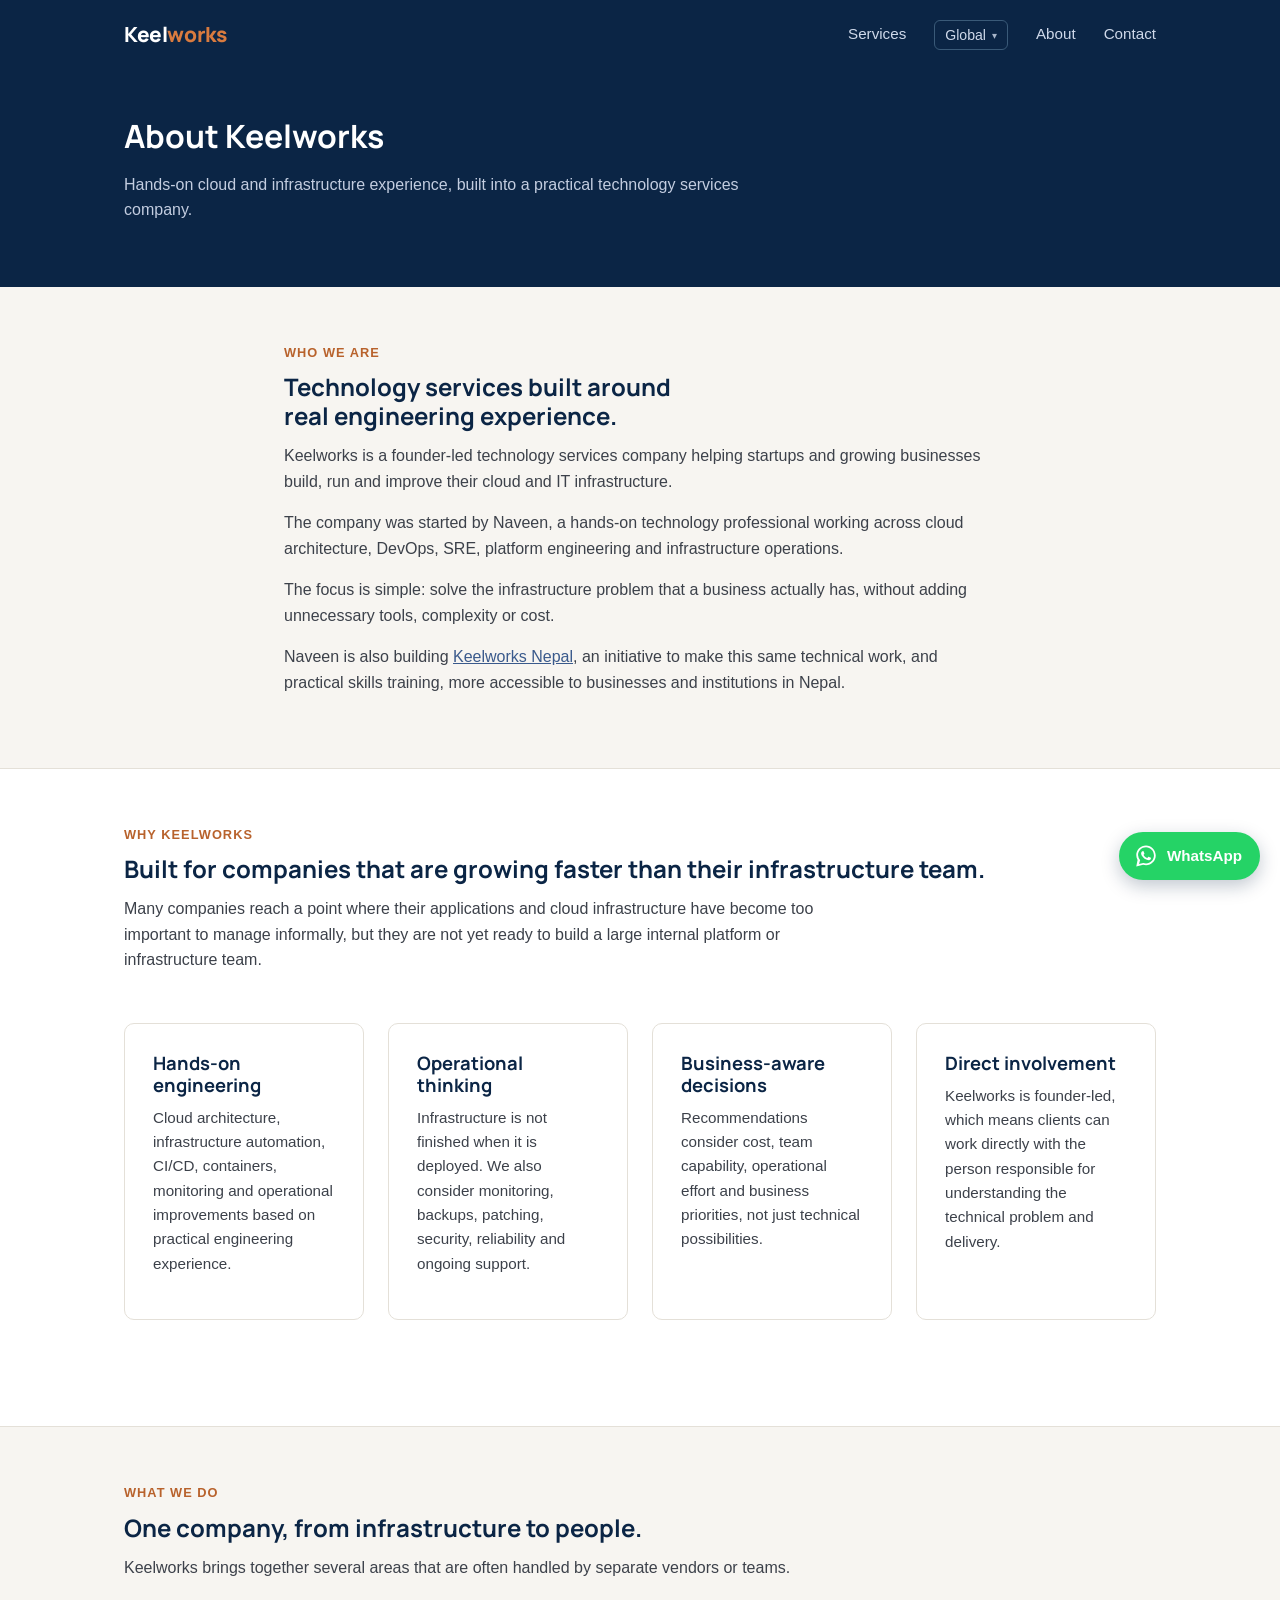
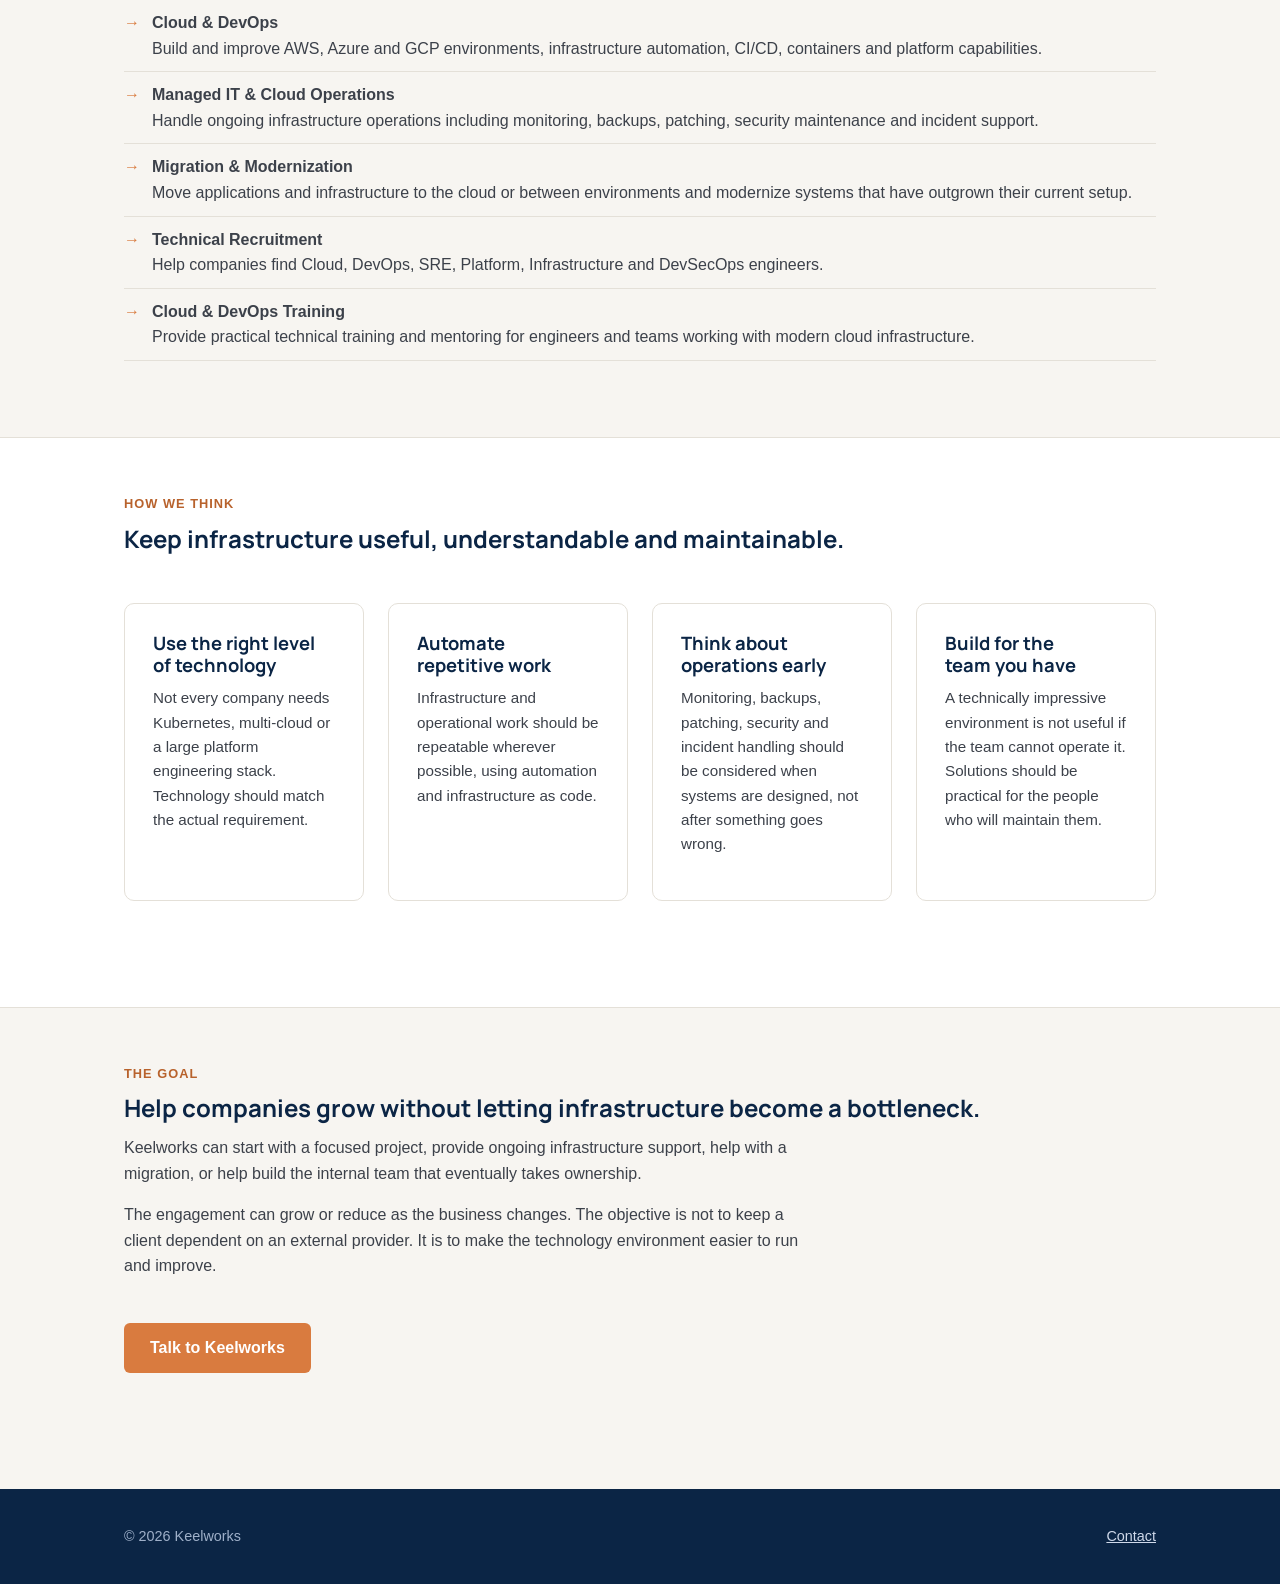
==== about/index.html @ cf8d4ded "Add a WhatsApp chat button on every page A floating WhatsApp button (+91 84319 14296) now sits botto" ====
<!doctype html>
<html lang="en">
<head>
<meta charset="utf-8">
<meta name="viewport" content="width=device-width, initial-scale=1">
<title>About | Keelworks</title>
<meta name="description" content="Keelworks is a founder-led technology services company providing Cloud, DevOps, Managed IT, migration, technical recruitment and training services.">
<link rel="preconnect" href="https://fonts.googleapis.com">
<link rel="preconnect" href="https://fonts.gstatic.com" crossorigin>
<link href="https://fonts.googleapis.com/css2?family=Manrope:wght@700;800&display=swap" rel="stylesheet">
<link rel="canonical" href="https://keelworkstech.com/about/">
<meta property="og:type" content="website">
<meta property="og:site_name" content="Keelworks">
<meta property="og:title" content="About | Keelworks">
<meta property="og:description" content="Keelworks is a founder-led technology services company providing Cloud, DevOps, Managed IT, migration, technical recruitment and training services.">
<meta property="og:url" content="https://keelworkstech.com/about/">
<meta name="twitter:card" content="summary">
<meta name="twitter:title" content="About | Keelworks">
<meta name="twitter:description" content="Keelworks is a founder-led technology services company providing Cloud, DevOps, Managed IT, migration, technical recruitment and training services.">
<link rel="icon" href="/favicon.ico" sizes="any">
<link rel="icon" href="/favicon.svg" type="image/svg+xml">
<link rel="apple-touch-icon" href="/assets/apple-touch-icon.png">
<link rel="stylesheet" href="/assets/style.css?v=20261115-1">
</head>
<body>

<header class="site">
  <div class="wrap">
    <a class="logo" href="/">Keel<span>works</span></a>
    <nav>
      <a href="/services/">Services</a>
      <div class="region-switch">
        <button type="button" class="region-switch-toggle" aria-haspopup="true" aria-expanded="false">
          Global <span class="chev">&#9662;</span>
        </button>
        <ul class="region-switch-menu">
          <li><a href="/" class="is-current">Global</a></li>
          <li><a href="/nepal-digital-impact/">Nepal</a></li>
        </ul>
      </div>
      <a href="/about/">About</a>
      <a href="/contact/">Contact</a>
    </nav>
  </div>
</header>

<div class="page-head">
  <div class="wrap">
    <h1>About Keelworks</h1>
    <p>Hands-on cloud and infrastructure experience, built into a practical technology services company.</p>
  </div>
</div>

<section>
  <div class="wrap" style="max-width: 760px;">
    <div class="eyebrow">Who we are</div>
    <h2>Technology services built around real engineering experience.</h2>
    <p>Keelworks is a founder-led technology services company helping startups and growing businesses build, run and improve their cloud and IT infrastructure.</p>
    <p>The company was started by Naveen, a hands-on technology professional working across cloud architecture, DevOps, SRE, platform engineering and infrastructure operations.</p>
    <p>The focus is simple: solve the infrastructure problem that a business actually has, without adding unnecessary tools, complexity or cost.</p>
    <p>Naveen is also building <a href="/nepal-digital-impact/">Keelworks Nepal</a>, an initiative to make this same technical work, and practical skills training, more accessible to businesses and institutions in Nepal.</p>
  </div>
</section>

<section class="alt">
  <div class="wrap">
    <div class="eyebrow">Why Keelworks</div>
    <h2>Built for companies that are growing faster than their infrastructure team.</h2>
    <p style="max-width: 720px;">Many companies reach a point where their applications and cloud infrastructure have become too important to manage informally, but they are not yet ready to build a large internal platform or infrastructure team.</p>

    <div class="services-grid">
      <div class="card">
        <h3>Hands-on engineering</h3>
        <p>Cloud architecture, infrastructure automation, CI/CD, containers, monitoring and operational improvements based on practical engineering experience.</p>
      </div>
      <div class="card">
        <h3>Operational thinking</h3>
        <p>Infrastructure is not finished when it is deployed. We also consider monitoring, backups, patching, security, reliability and ongoing support.</p>
      </div>
      <div class="card">
        <h3>Business-aware decisions</h3>
        <p>Recommendations consider cost, team capability, operational effort and business priorities, not just technical possibilities.</p>
      </div>
      <div class="card">
        <h3>Direct involvement</h3>
        <p>Keelworks is founder-led, which means clients can work directly with the person responsible for understanding the technical problem and delivery.</p>
      </div>
    </div>
  </div>
</section>

<section>
  <div class="wrap">
    <div class="eyebrow">What we do</div>
    <h2>One company, from infrastructure to people.</h2>
    <p style="max-width: 720px;">Keelworks brings together several areas that are often handled by separate vendors or teams.</p>

    <ul class="fit-list">
      <li>
        <strong>Cloud &amp; DevOps</strong><br>
        Build and improve AWS, Azure and GCP environments, infrastructure automation, CI/CD, containers and platform capabilities.
      </li>
      <li>
        <strong>Managed IT &amp; Cloud Operations</strong><br>
        Handle ongoing infrastructure operations including monitoring, backups, patching, security maintenance and incident support.
      </li>
      <li>
        <strong>Migration &amp; Modernization</strong><br>
        Move applications and infrastructure to the cloud or between environments and modernize systems that have outgrown their current setup.
      </li>
      <li>
        <strong>Technical Recruitment</strong><br>
        Help companies find Cloud, DevOps, SRE, Platform, Infrastructure and DevSecOps engineers.
      </li>
      <li>
        <strong>Cloud &amp; DevOps Training</strong><br>
        Provide practical technical training and mentoring for engineers and teams working with modern cloud infrastructure.
      </li>
    </ul>
  </div>
</section>

<section class="alt">
  <div class="wrap">
    <div class="eyebrow">How we think</div>
    <h2>Keep infrastructure useful, understandable and maintainable.</h2>

    <div class="services-grid">
      <div class="card">
        <h3>Use the right level of technology</h3>
        <p>Not every company needs Kubernetes, multi-cloud or a large platform engineering stack. Technology should match the actual requirement.</p>
      </div>
      <div class="card">
        <h3>Automate repetitive work</h3>
        <p>Infrastructure and operational work should be repeatable wherever possible, using automation and infrastructure as code.</p>
      </div>
      <div class="card">
        <h3>Think about operations early</h3>
        <p>Monitoring, backups, patching, security and incident handling should be considered when systems are designed, not after something goes wrong.</p>
      </div>
      <div class="card">
        <h3>Build for the team you have</h3>
        <p>A technically impressive environment is not useful if the team cannot operate it. Solutions should be practical for the people who will maintain them.</p>
      </div>
    </div>
  </div>
</section>

<section>
  <div class="wrap">
    <div class="eyebrow">The goal</div>
    <h2>Help companies grow without letting infrastructure become a bottleneck.</h2>
    <p style="max-width: 700px;">Keelworks can start with a focused project, provide ongoing infrastructure support, help with a migration, or help build the internal team that eventually takes ownership.</p>
    <p style="max-width: 700px;">The engagement can grow or reduce as the business changes. The objective is not to keep a client dependent on an external provider. It is to make the technology environment easier to run and improve.</p>
    <a class="btn" href="/contact/">Talk to Keelworks</a>
  </div>
</section>

<footer class="site">
  <div class="wrap">
    <div>&copy; 2026 Keelworks</div>
    <div><a href="/contact/">Contact</a></div>
  </div>
</footer>

<script src="/assets/region-switch.js?v=20261115-1" defer></script>
<script src="/assets/region-banner.js?v=20261115-1" defer></script>
<script src="/assets/whatsapp.js?v=20261115-1" defer></script>
</body>
</html>
---- assets/style.css ----
:root {
  --navy: #0b2545;
  --navy-light: #13335e;
  --steel: #3a5a8c;
  --accent: #d97b3f;
  --accent-dark: #b8622c;
  --paper: #f7f5f1;
  --ink: #1a1d23;
  --ink-soft: #4a5568;
  --line: #e4e0d8;
  --radius: 10px;
}

* {
  box-sizing: border-box;
}

html {
  scroll-behavior: smooth;
}

body {
  margin: 0;
  font-family: -apple-system, BlinkMacSystemFont, "Segoe UI", Helvetica, Arial, sans-serif;
  color: var(--ink);
  background: var(--paper);
  line-height: 1.6;
}

h1,
h2,
h3,
h4 {
  font-family: "Manrope", -apple-system, BlinkMacSystemFont, "Segoe UI", sans-serif;
  font-weight: 700;
  line-height: 1.2;
  margin: 0 0 0.5em;
  color: var(--navy);
  text-wrap: balance;
}

p {
  margin: 0 0 1em;
  color: #3c414a;
}

a {
  color: var(--steel);
}

.wrap {
  max-width: 1080px;
  margin: 0 auto;
  padding: 0 24px;
}


/* =========================
   Header
   ========================= */

header.site {
  background: var(--navy);
  color: #fff;
  padding: 18px 0;
}

header.site .wrap {
  display: flex;
  align-items: center;
  justify-content: space-between;
}

header.site .logo {
  font-family: "Manrope", sans-serif;
  font-weight: 800;
  font-size: 1.3rem;
  color: #fff;
  text-decoration: none;
  letter-spacing: -0.02em;
}

header.site .logo span {
  color: var(--accent);
}

header.site nav {
  display: flex;
  align-items: center;
}

header.site nav a {
  color: #cfd9ea;
  text-decoration: none;
  margin-left: 28px;
  font-size: 0.95rem;
  font-weight: 500;
}

header.site nav a:hover {
  color: #fff;
}

.region-switch {
  position: relative;
  margin-left: 28px;
}

.region-switch-toggle {
  display: inline-flex;
  align-items: center;
  gap: 6px;
  background: transparent;
  border: 1px solid #3a5a78;
  border-radius: 6px;
  color: #cfd9ea;
  font-size: 0.88rem;
  font-weight: 500;
  font-family: inherit;
  padding: 6px 10px;
  cursor: pointer;
  white-space: nowrap;
}

.region-switch-toggle .chev {
  font-size: 0.65rem;
  opacity: 0.8;
  transition: transform 0.15s ease;
}

.region-switch-toggle:hover,
.region-switch-toggle[aria-expanded="true"] {
  border-color: var(--accent);
  color: #fff;
}

.region-switch-toggle[aria-expanded="true"] .chev {
  transform: rotate(180deg);
}

.region-switch-menu {
  list-style: none;
  margin: 0;
  padding: 6px;
  position: absolute;
  top: calc(100% + 8px);
  right: 0;
  min-width: 150px;
  background: var(--navy-light);
  border: 1px solid #3a5a78;
  border-radius: 8px;
  box-shadow: 0 12px 28px rgba(0, 0, 0, 0.35);
  z-index: 50;
  display: none;
}

.region-switch-menu.is-open {
  display: block;
}

.region-switch-menu a {
  display: block;
  padding: 8px 10px;
  border-radius: 5px;
  color: #cfd9ea;
  text-decoration: none;
  font-size: 0.92rem;
  white-space: nowrap;
}

.region-switch-menu a:hover {
  background: rgba(255, 255, 255, 0.08);
  color: #fff;
}

.region-switch-menu a.is-current {
  color: #fff;
  font-weight: 700;
}


/* =========================
   Language toggle
   ========================= */

.lang-toggle {
  display: inline-flex;
  align-items: center;
  margin-left: 28px;
  padding: 3px;
  gap: 2px;
  background: rgba(255, 255, 255, 0.07);
  border: 1px solid rgba(255, 255, 255, 0.22);
  border-radius: 999px;
}

.lang-toggle button {
  border: none;
  background: transparent;
  color: #cfd9ea;
  font-family: inherit;
  font-size: 0.82rem;
  font-weight: 700;
  padding: 6px 14px;
  border-radius: 999px;
  cursor: pointer;
}

.lang-toggle button:hover {
  color: #fff;
}

.lang-toggle button.is-active {
  background: var(--accent);
  color: #fff;
}


/* =========================
   Hero
   ========================= */

.hero {
  background: linear-gradient(
    180deg,
    var(--navy) 0%,
    var(--navy-light) 100%
  );
  color: #fff;
  padding: 80px 0 90px;
}

.hero h1 {
  color: #fff;
  font-size: 2.6rem;
  max-width: 720px;
}

.hero .tagline {
  color: var(--accent);
  font-weight: 700;
  font-size: 0.95rem;
  text-transform: uppercase;
  letter-spacing: 0.08em;
  margin-bottom: 14px;
}

.hero p.lead {
  color: #c3cde0;
  font-size: 1.15rem;
  max-width: 580px;
  margin-top: 18px;
}

.btn {
  display: inline-block;
  background: var(--accent);
  color: #fff;
  padding: 12px 26px;
  border-radius: 6px;
  text-decoration: none;
  font-weight: 600;
  margin-top: 28px;
}

.btn:hover {
  background: var(--accent-dark);
}

.btn.outline {
  background: transparent;
  border: 1.5px solid #4a5a78;
  color: #e4e8f0;
  margin-left: 12px;
}

.btn.outline:hover {
  background: rgba(255, 255, 255, 0.05);
}

.btn.outline-dark {
  background: transparent;
  border: 1.5px solid var(--navy);
  color: var(--navy);
  margin-left: 12px;
}

.btn.outline-dark:hover {
  background: rgba(11, 37, 69, 0.05);
}


/* =========================
   Service cards
   ========================= */

.services-grid {
  display: grid;
  grid-template-columns: repeat(auto-fit, minmax(240px, 1fr));
  gap: 24px;
  margin: 50px 0;
}

.card {
  background: #fff;
  border: 1px solid var(--line);
  border-radius: var(--radius);
  padding: 28px;
}

.card .icon {
  font-size: 1.8rem;
  margin-bottom: 10px;
}

.card h3 {
  font-size: 1.15rem;
  margin-bottom: 10px;
}

.card p {
  font-size: 0.95rem;
}

.card a.more {
  display: block;
  margin-top: 10px;
  font-size: 0.9rem;
  font-weight: 600;
  text-decoration: none;
}


/* =========================
   Sections
   ========================= */

section {
  padding: 56px 0;
}

section.alt {
  background: #fff;
  border-top: 1px solid var(--line);
  border-bottom: 1px solid var(--line);
}

.eyebrow {
  text-transform: uppercase;
  letter-spacing: 0.08em;
  font-size: 0.8rem;
  font-weight: 700;
  color: var(--accent-dark);
  margin-bottom: 10px;
}


/* =========================
   Pricing
   ========================= */

.pricing-grid {
  display: grid;
  grid-template-columns: repeat(3, 1fr);
  gap: 20px;
  margin-top: 30px;
}

.price-card {
  background: #fff;
  border: 1px solid var(--line);
  border-radius: var(--radius);
  padding: 26px;
}

.price-card.featured {
  border: 2px solid var(--accent);
}

.price-card .price {
  font-family: "Manrope", sans-serif;
  font-size: 1.5rem;
  font-weight: 800;
  color: var(--navy);
  margin: 8px 0 16px;
}

.price-card ul {
  padding-left: 20px;
  margin: 0;
  font-size: 0.92rem;
  color: #3c414a;
}

.price-card li {
  margin-bottom: 6px;
}


/* =========================
   Who it's for
   ========================= */

.fit-list {
  list-style: none;
  padding: 0;
  margin: 20px 0;
}

.fit-list li {
  padding: 10px 0 10px 28px;
  position: relative;
  border-bottom: 1px solid var(--line);
  color: #3c414a;
}

.fit-list li::before {
  content: "→";
  position: absolute;
  left: 0;
  color: var(--accent);
  font-weight: 700;
}


/* =========================
   Footer
   ========================= */

footer.site {
  background: var(--navy);
  color: #9fb0c9;
  padding: 36px 0;
  margin-top: 60px;
  font-size: 0.9rem;
}

footer.site a {
  color: #cfd9ea;
}

footer.site .wrap {
  display: flex;
  justify-content: space-between;
  flex-wrap: wrap;
  gap: 12px;
}


/* =========================
   Inner page header
   ========================= */

.page-head {
  background: var(--navy);
  color: #fff;
  padding: 48px 0;
}

.page-head h1 {
  color: #fff;
  font-size: 2rem;
}

.page-head p {
  color: #c3cde0;
  max-width: 620px;
}


/* =========================
   Two column layout
   ========================= */

.two-col {
  display: grid;
  grid-template-columns: 1.3fr 1fr;
  gap: 40px;
  align-items: start;
}


/* =========================
   Contact
   ========================= */

.contact-box {
  background: #fff;
  border: 1px solid var(--line);
  border-radius: var(--radius);
  padding: 28px;
}

.contact-box a.email {
  display: inline-block;
  font-weight: 700;
  color: var(--navy);
  font-size: 1.1rem;
  margin-top: 6px;
}


/* =========================
   Forms
   ========================= */

.form-group {
  margin-bottom: 20px;
}

.form-group label.field-label {
  display: block;
  font-weight: 600;
  margin-bottom: 6px;
  font-size: 0.92rem;
  color: var(--navy);
}

.form-group input[type="text"],
.form-group input[type="email"],
.form-group select,
.form-group textarea {
  width: 100%;
  padding: 10px 12px;
  border: 1px solid var(--line);
  border-radius: 6px;
  font-size: 0.95rem;
  font-family: inherit;
  background: #fff;
  color: var(--ink);
}

.form-group input[type="text"]:focus,
.form-group input[type="email"]:focus,
.form-group select:focus,
.form-group textarea:focus {
  outline: 2px solid var(--steel);
  outline-offset: 1px;
}

.form-group textarea {
  min-height: 120px;
  resize: vertical;
}

.checkbox-group {
  display: flex;
  flex-direction: column;
  gap: 8px;
}

.checkbox-group label {
  display: flex;
  align-items: center;
  gap: 8px;
  font-weight: 500;
  font-size: 0.93rem;
  color: #3c414a;
}

.checkbox-group input[type="checkbox"] {
  width: 16px;
  height: 16px;
  flex-shrink: 0;
}

.form-note {
  font-size: 0.85rem;
  color: #6b7280;
  margin-top: 10px;
}


/* =========================
   Tablet
   ========================= */

@media (max-width: 760px) {

  .services-grid {
    grid-template-columns: 1fr;
    gap: 18px;
    margin: 36px 0;
  }

  .pricing-grid {
    grid-template-columns: 1fr;
    gap: 18px;
  }

  .two-col {
    grid-template-columns: 1fr;
    gap: 28px;
  }

  section {
    padding: 46px 0;
  }

}


/* =========================
   Mobile
   ========================= */

@media (max-width: 600px) {

  .wrap {
    padding-left: 20px;
    padding-right: 20px;
  }


  /* Header */

  header.site {
    padding: 16px 0 18px;
  }

  header.site .wrap {
    align-items: flex-start;
    flex-direction: column;
  }

  header.site .logo {
    font-size: 1.45rem;
  }

  header.site nav {
    width: 100%;
    margin-top: 12px;
    gap: 0;
    flex-wrap: nowrap;
  }

  header.site nav.has-lang-toggle {
    flex-wrap: wrap;
    row-gap: 12px;
  }

  header.site nav a {
    margin-left: 0;
    margin-right: 22px;
    font-size: 0.92rem;
  }

  header.site nav a:last-child {
    margin-right: 0;
  }

  .region-switch {
    margin-left: 0;
    margin-right: 22px;
  }

  .region-switch-toggle {
    font-size: 0.85rem;
    padding: 5px 8px;
  }

  .region-switch-menu {
    right: auto;
    left: 0;
  }

  .lang-toggle {
    margin-left: 0;
  }


  /* Hero */

  .hero {
    padding: 58px 0 64px;
  }

  .hero .tagline {
    font-size: 0.78rem;
    letter-spacing: 0.07em;
    margin-bottom: 16px;
  }

  .hero h1 {
    font-size: 2.1rem;
    line-height: 1.08;
    letter-spacing: -0.025em;
    text-wrap: pretty;
    max-width: 100%;
  }

  .hero p.lead {
    font-size: 1.05rem;
    line-height: 1.55;
    margin-top: 18px;
    max-width: 100%;
  }


  /* Buttons */

  .btn {
    display: block;
    width: 100%;
    text-align: center;
    margin-top: 20px;
    padding: 13px 20px;
  }

  .btn.outline,
  .btn.outline-dark {
    margin-left: 0;
    margin-top: 12px;
  }


  /* Sections */

  section {
    padding: 42px 0;
  }

  section h2 {
    font-size: 1.75rem;
    line-height: 1.25;
  }


  /* Cards */

  .services-grid {
    margin: 30px 0;
  }

  .card {
    padding: 24px;
  }


  /* Page header */

  .page-head {
    padding: 40px 0;
  }

  .page-head h1 {
    font-size: 1.8rem;
  }


  /* Footer */

  footer.site {
    margin-top: 40px;
    padding: 30px 0;
  }

  footer.site .wrap {
    flex-direction: column;
    align-items: flex-start;
  }

}


/* =========================
   Small phones
   ========================= */

@media (max-width: 380px) {

  .wrap {
    padding-left: 18px;
    padding-right: 18px;
  }

  .hero {
    padding-top: 48px;
    padding-bottom: 56px;
  }

  .hero h1 {
    font-size: 1.85rem;
  }

  .hero p.lead {
    font-size: 1rem;
  }

  header.site nav a {
    margin-right: 16px;
    font-size: 0.88rem;
  }

  .region-switch {
    margin-right: 16px;
  }

  .region-switch-toggle {
    font-size: 0.8rem;
  }

}


/* =========================
   Region banner
   ========================= */

.region-banner {
  background: var(--accent);
}

.region-banner .wrap {
  display: flex;
  align-items: center;
  justify-content: center;
  flex-wrap: wrap;
  gap: 14px 24px;
  padding: 11px 24px;
}

.region-banner p {
  margin: 0;
  color: #fff;
  font-size: 0.92rem;
  font-weight: 500;
}

.region-banner-actions {
  display: flex;
  align-items: center;
  gap: 18px;
  flex-shrink: 0;
}

.region-banner-actions a {
  color: #fff;
  font-weight: 700;
  font-size: 0.92rem;
  text-decoration: underline;
}

.region-banner-actions button {
  background: transparent;
  border: none;
  color: #fff;
  opacity: 0.85;
  font-size: 1.4rem;
  line-height: 1;
  cursor: pointer;
  padding: 0;
}

.region-banner-actions button:hover {
  opacity: 1;
}

@media (max-width: 600px) {

  .region-banner .wrap {
    padding: 10px 20px;
    justify-content: flex-start;
  }

  .region-banner p {
    font-size: 0.88rem;
  }

}

/* Floating WhatsApp chat button, injected on every page by assets/whatsapp.js */
.whatsapp-float {
  position: fixed;
  right: 20px;
  bottom: 20px;
  z-index: 900;
  display: inline-flex;
  align-items: center;
  gap: 8px;
  padding: 11px 18px 11px 14px;
  border-radius: 999px;
  background: #25d366;
  color: #fff;
  font-weight: 700;
  font-size: 0.95rem;
  text-decoration: none;
  box-shadow: 0 6px 18px rgba(11, 37, 69, 0.25);
  transition: transform 0.15s ease, box-shadow 0.15s ease;
}

.whatsapp-float:hover,
.whatsapp-float:focus-visible {
  transform: translateY(-2px);
  box-shadow: 0 10px 24px rgba(11, 37, 69, 0.3);
  color: #fff;
}

@media (max-width: 600px) {
  .whatsapp-float {
    right: 16px;
    bottom: 16px;
    padding: 13px;
  }
  .whatsapp-float span {
    display: none;
  }
}

@media print {
  .whatsapp-float { display: none; }
}
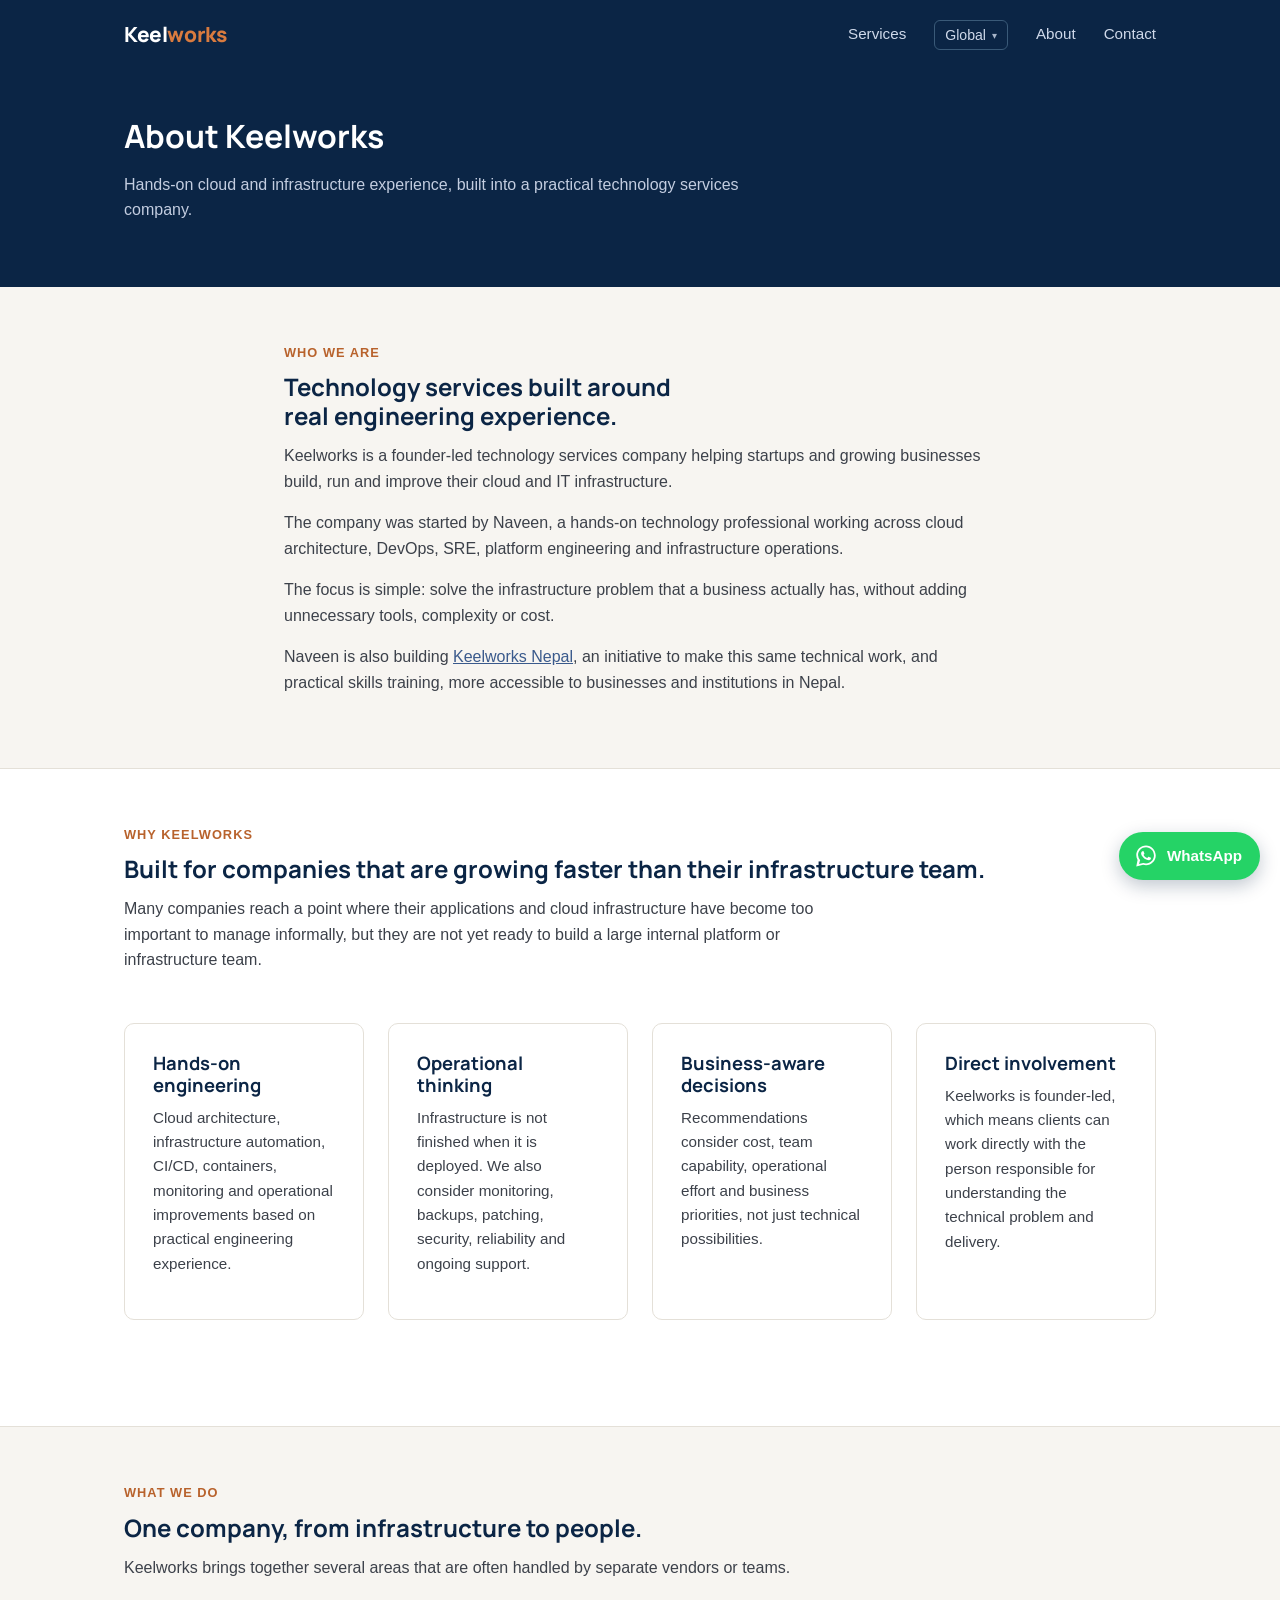
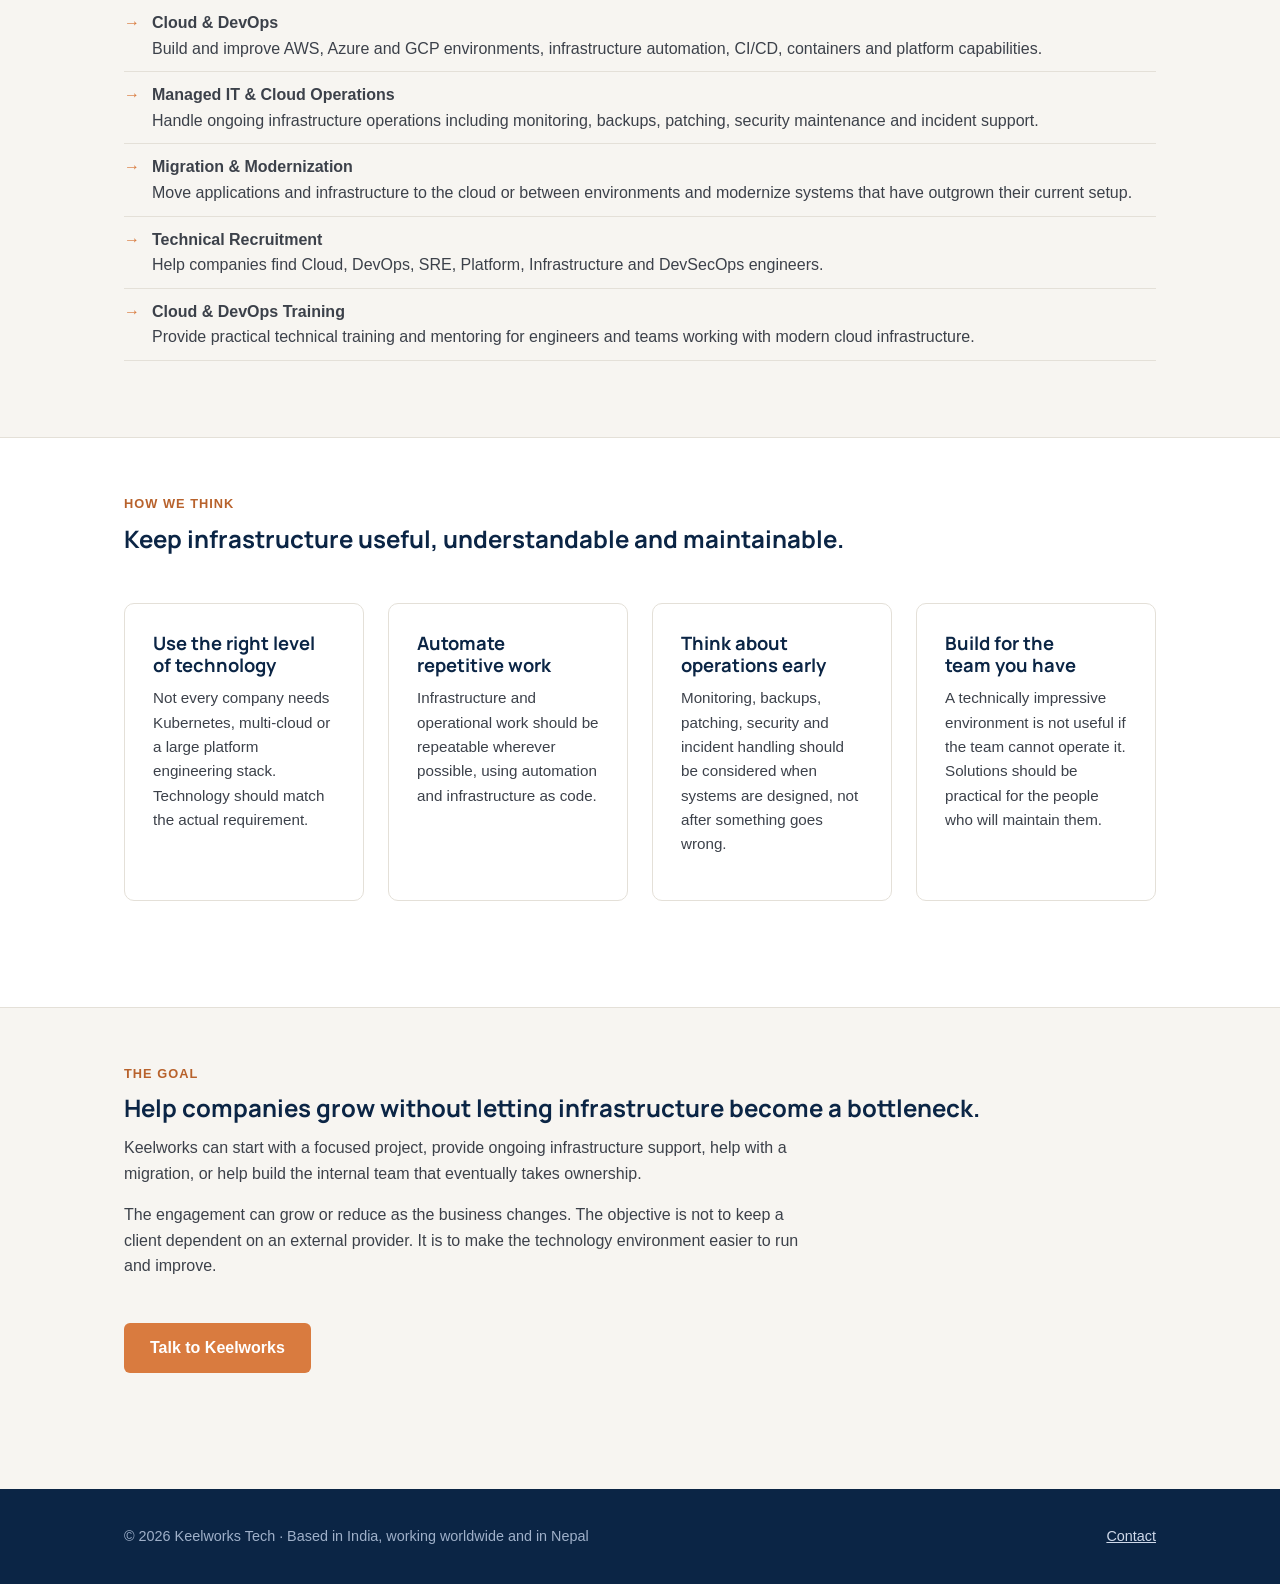
==== commit 14ed3ae1: "Improve search and link preview basics across the site Rewrites page titles and meta descriptions ar" ====
--- a/about/index.html
+++ b/about/index.html
@@ -3,20 +3,25 @@
 <head>
 <meta charset="utf-8">
 <meta name="viewport" content="width=device-width, initial-scale=1">
-<title>About | Keelworks</title>
-<meta name="description" content="Keelworks is a founder-led technology services company providing Cloud, DevOps, Managed IT, migration, technical recruitment and training services.">
+<title>About Keelworks Tech | Founder-led Cloud &amp; DevOps Consultancy</title>
+<meta name="description" content="Keelworks Tech is a founder-led Cloud, DevOps, SRE and platform engineering consultancy based in India, working with clients worldwide and with organisations in Nepal.">
 <link rel="preconnect" href="https://fonts.googleapis.com">
 <link rel="preconnect" href="https://fonts.gstatic.com" crossorigin>
 <link href="https://fonts.googleapis.com/css2?family=Manrope:wght@700;800&display=swap" rel="stylesheet">
 <link rel="canonical" href="https://keelworkstech.com/about/">
 <meta property="og:type" content="website">
-<meta property="og:site_name" content="Keelworks">
-<meta property="og:title" content="About | Keelworks">
-<meta property="og:description" content="Keelworks is a founder-led technology services company providing Cloud, DevOps, Managed IT, migration, technical recruitment and training services.">
+<meta property="og:site_name" content="Keelworks Tech">
+<meta property="og:title" content="About Keelworks Tech | Founder-led Cloud &amp; DevOps Consultancy">
+<meta property="og:description" content="Keelworks Tech is a founder-led Cloud, DevOps, SRE and platform engineering consultancy based in India, working with clients worldwide and with organisations in Nepal.">
 <meta property="og:url" content="https://keelworkstech.com/about/">
-<meta name="twitter:card" content="summary">
-<meta name="twitter:title" content="About | Keelworks">
-<meta name="twitter:description" content="Keelworks is a founder-led technology services company providing Cloud, DevOps, Managed IT, migration, technical recruitment and training services.">
+<meta property="og:image" content="https://keelworkstech.com/assets/og-image.png">
+<meta property="og:image:width" content="1200">
+<meta property="og:image:height" content="630">
+<meta property="og:image:alt" content="Keelworks Tech: Cloud, DevOps, SRE and Managed IT">
+<meta name="twitter:card" content="summary_large_image">
+<meta name="twitter:image" content="https://keelworkstech.com/assets/og-image.png">
+<meta name="twitter:title" content="About Keelworks Tech | Founder-led Cloud &amp; DevOps Consultancy">
+<meta name="twitter:description" content="Keelworks Tech is a founder-led Cloud, DevOps, SRE and platform engineering consultancy based in India, working with clients worldwide and with organisations in Nepal.">
 <link rel="icon" href="/favicon.ico" sizes="any">
 <link rel="icon" href="/favicon.svg" type="image/svg+xml">
 <link rel="apple-touch-icon" href="/assets/apple-touch-icon.png">
@@ -158,7 +163,7 @@
 
 <footer class="site">
   <div class="wrap">
-    <div>&copy; 2026 Keelworks</div>
+    <div>&copy; 2026 Keelworks Tech &middot; Based in India, working worldwide and in Nepal</div>
     <div><a href="/contact/">Contact</a></div>
   </div>
 </footer>
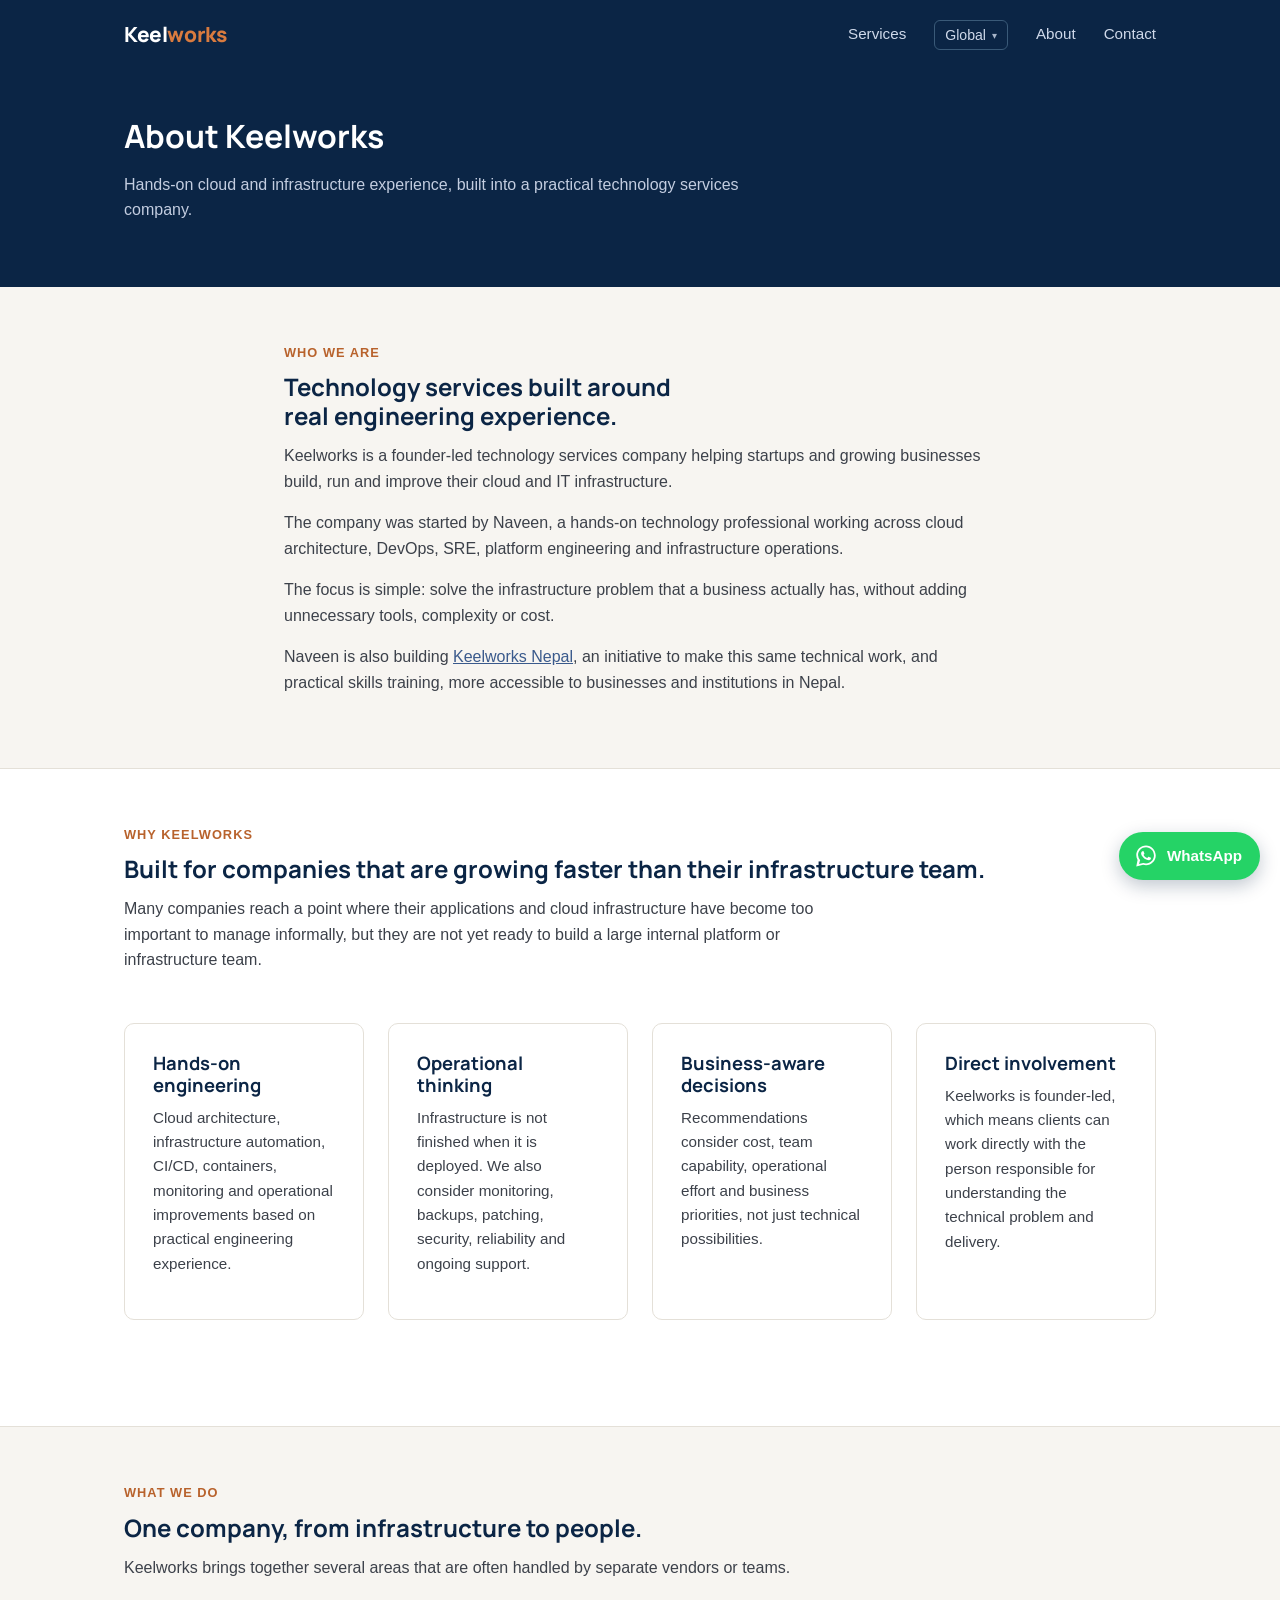
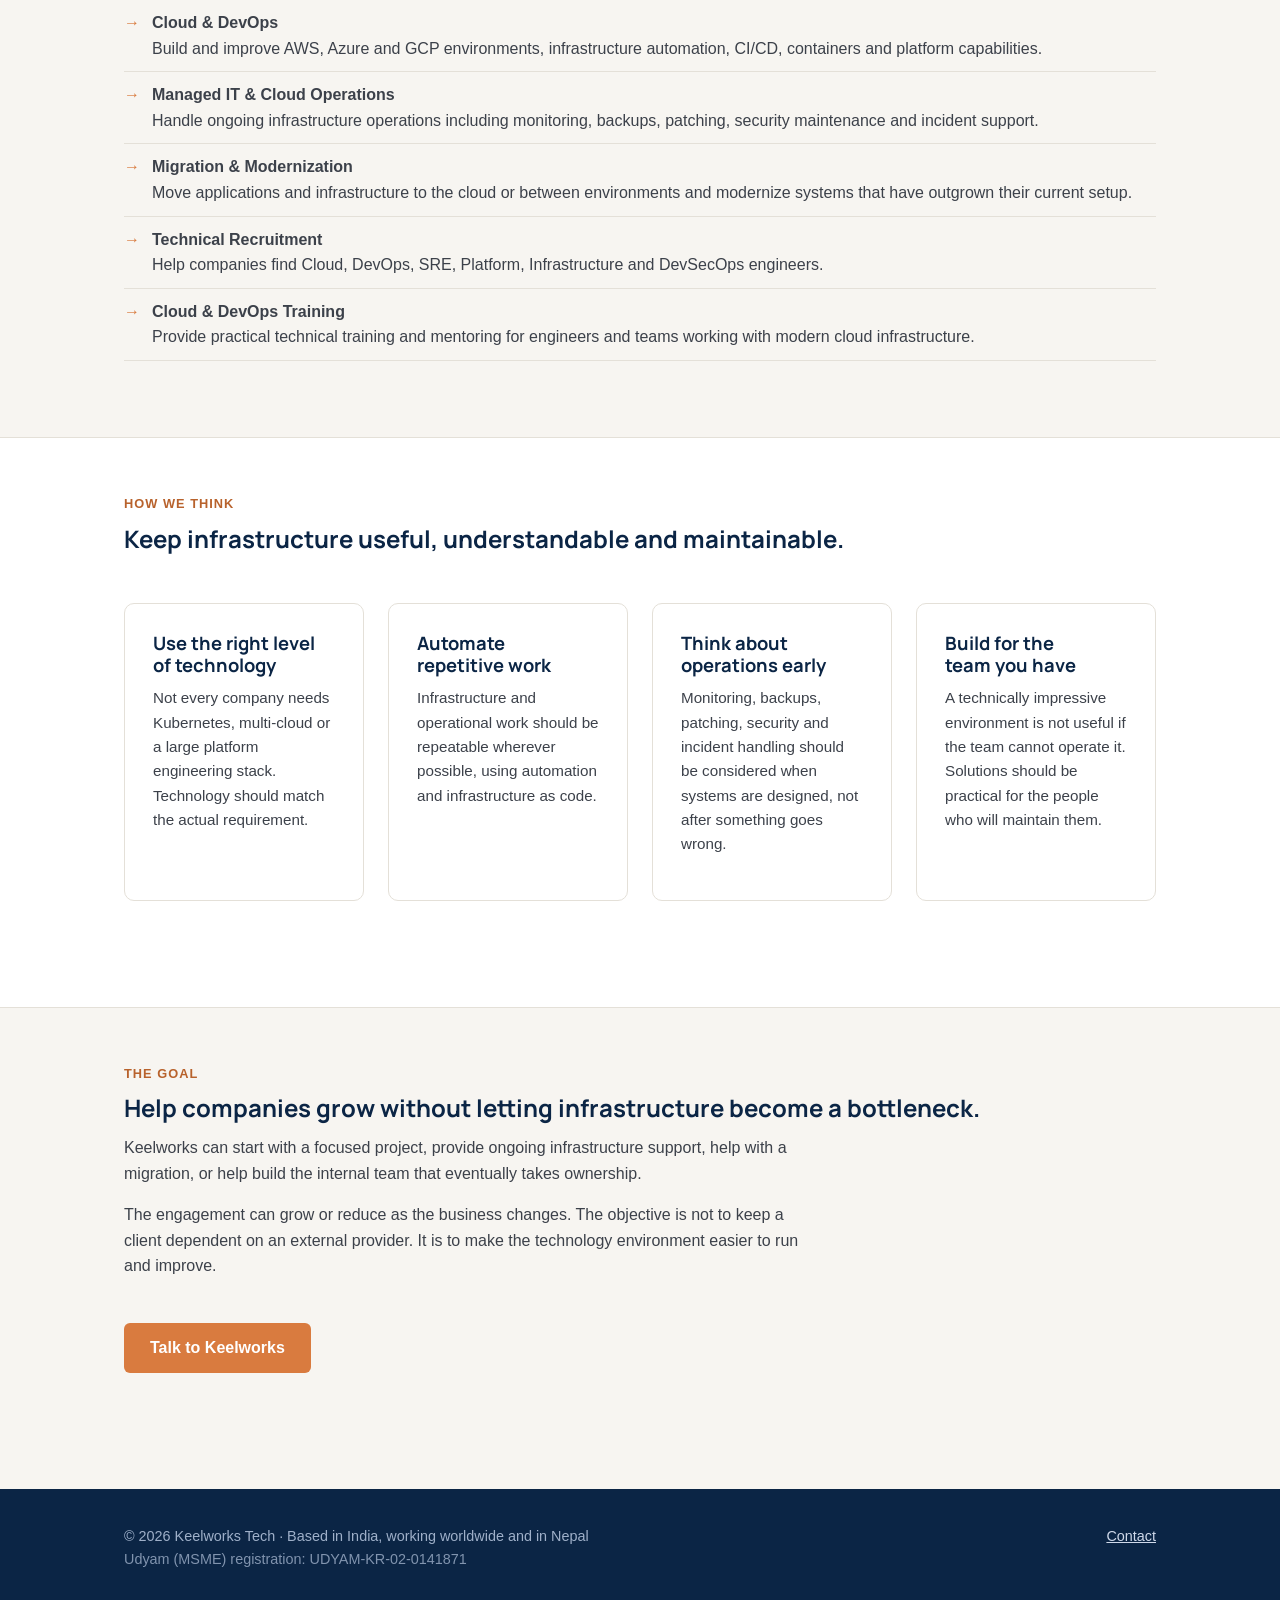
==== commit c3eed650: "Show Udyam (MSME) registration number in the site footer" ====
--- a/about/index.html
+++ b/about/index.html
@@ -163,7 +163,7 @@
 
 <footer class="site">
   <div class="wrap">
-    <div>&copy; 2026 Keelworks Tech &middot; Based in India, working worldwide and in Nepal</div>
+    <div>&copy; 2026 Keelworks Tech &middot; Based in India, working worldwide and in Nepal<br><span style="opacity:.8">Udyam (MSME) registration: UDYAM-KR-02-0141871</span></div>
     <div><a href="/contact/">Contact</a></div>
   </div>
 </footer>
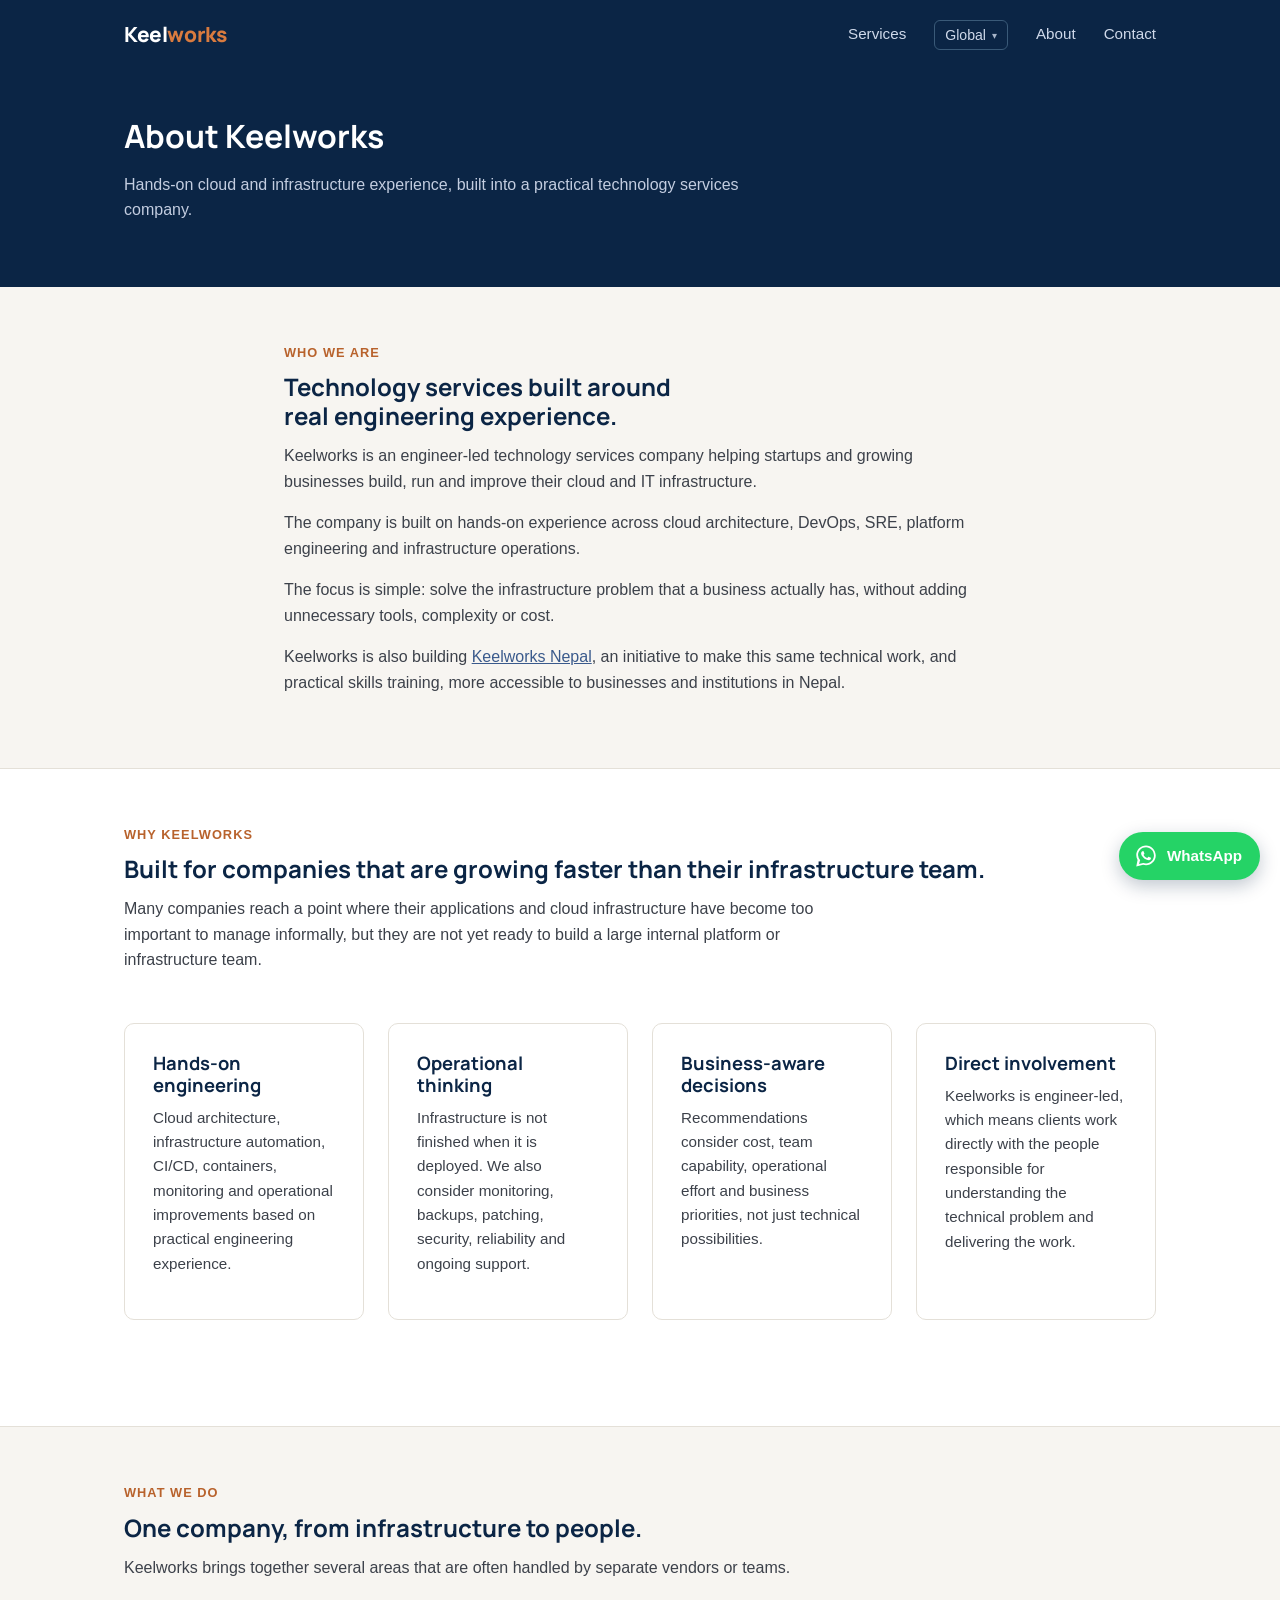
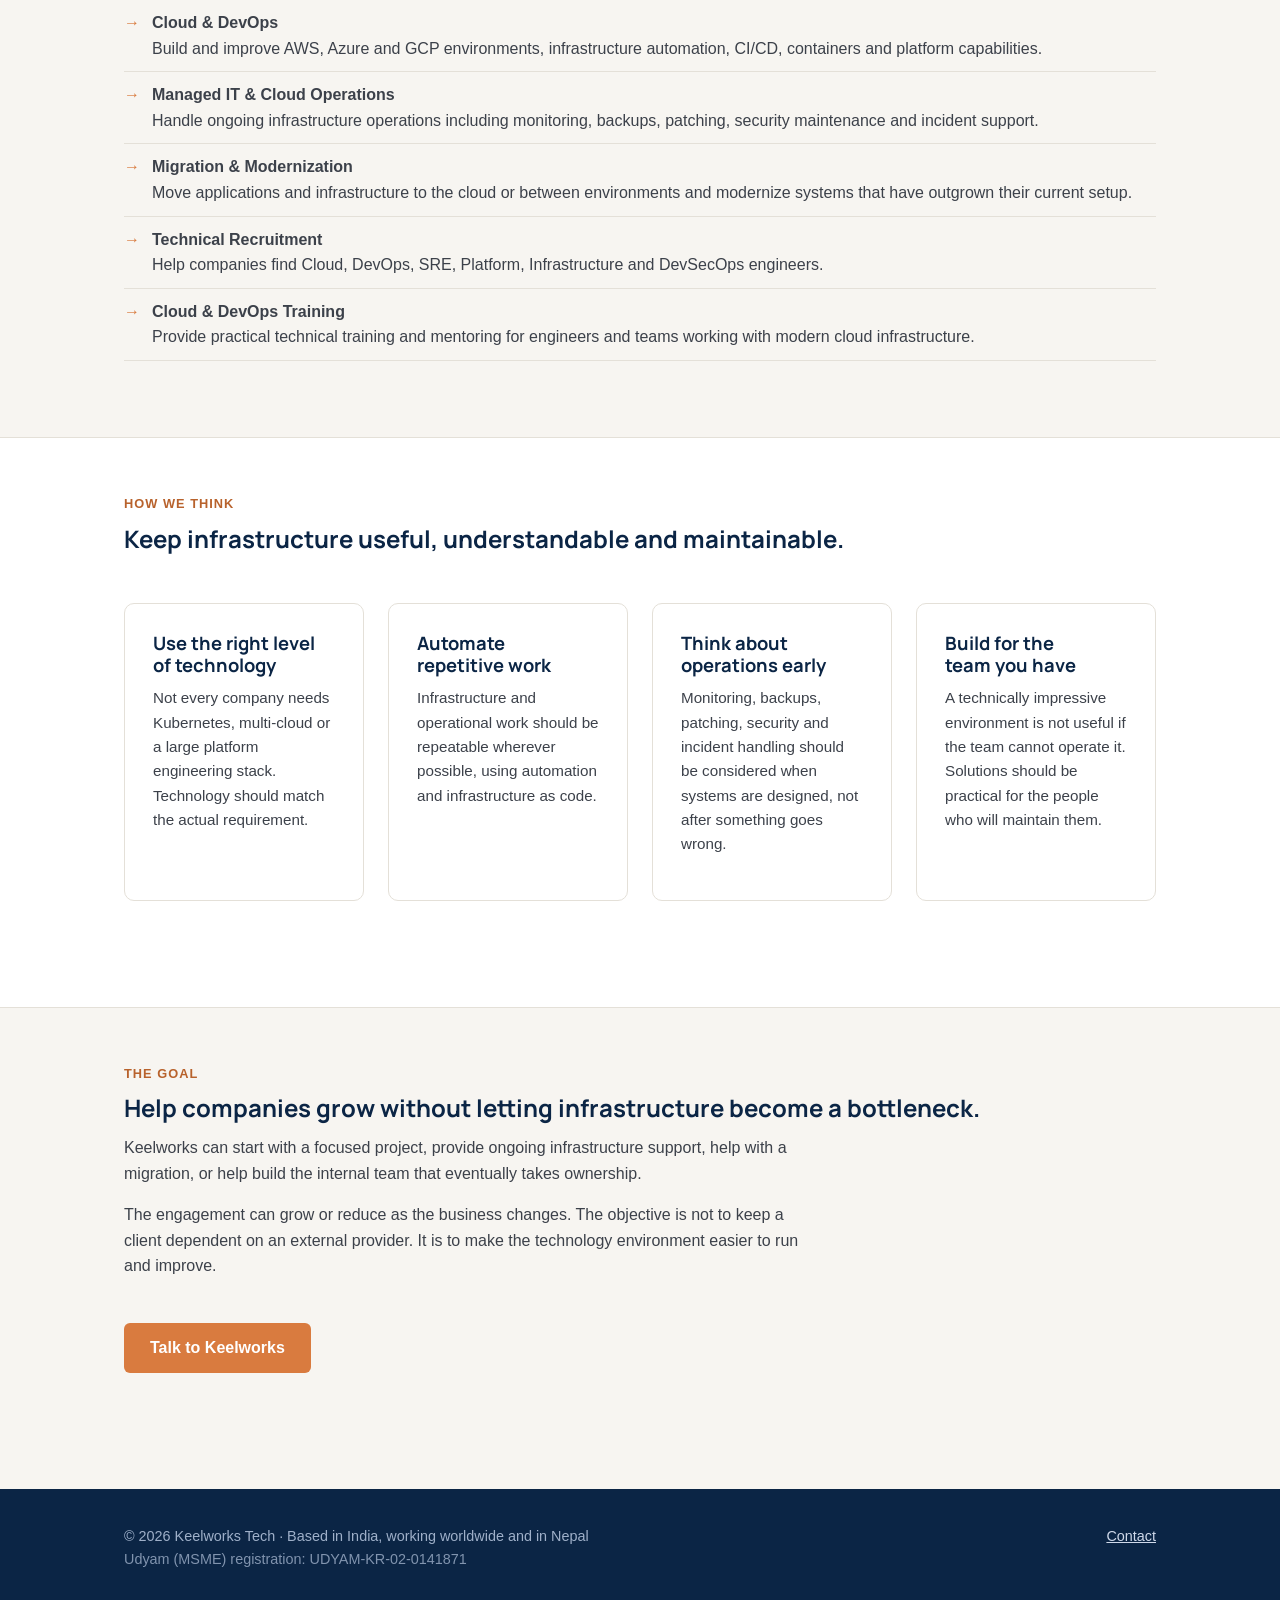
==== commit cbff14ab: "Use hello@keelworkstech.com and remove personal name from the site" ====
--- a/about/index.html
+++ b/about/index.html
@@ -3,16 +3,16 @@
 <head>
 <meta charset="utf-8">
 <meta name="viewport" content="width=device-width, initial-scale=1">
-<title>About Keelworks Tech | Founder-led Cloud &amp; DevOps Consultancy</title>
-<meta name="description" content="Keelworks Tech is a founder-led Cloud, DevOps, SRE and platform engineering consultancy based in India, working with clients worldwide and with organisations in Nepal.">
+<title>About Keelworks Tech | Engineer-led Cloud &amp; DevOps Consultancy</title>
+<meta name="description" content="Keelworks Tech is an engineer-led Cloud, DevOps, SRE and platform engineering consultancy based in India, working with clients worldwide and with organisations in Nepal.">
 <link rel="preconnect" href="https://fonts.googleapis.com">
 <link rel="preconnect" href="https://fonts.gstatic.com" crossorigin>
 <link href="https://fonts.googleapis.com/css2?family=Manrope:wght@700;800&display=swap" rel="stylesheet">
 <link rel="canonical" href="https://keelworkstech.com/about/">
 <meta property="og:type" content="website">
 <meta property="og:site_name" content="Keelworks Tech">
-<meta property="og:title" content="About Keelworks Tech | Founder-led Cloud &amp; DevOps Consultancy">
-<meta property="og:description" content="Keelworks Tech is a founder-led Cloud, DevOps, SRE and platform engineering consultancy based in India, working with clients worldwide and with organisations in Nepal.">
+<meta property="og:title" content="About Keelworks Tech | Engineer-led Cloud &amp; DevOps Consultancy">
+<meta property="og:description" content="Keelworks Tech is an engineer-led Cloud, DevOps, SRE and platform engineering consultancy based in India, working with clients worldwide and with organisations in Nepal.">
 <meta property="og:url" content="https://keelworkstech.com/about/">
 <meta property="og:image" content="https://keelworkstech.com/assets/og-image.png">
 <meta property="og:image:width" content="1200">
@@ -20,12 +20,12 @@
 <meta property="og:image:alt" content="Keelworks Tech: Cloud, DevOps, SRE and Managed IT">
 <meta name="twitter:card" content="summary_large_image">
 <meta name="twitter:image" content="https://keelworkstech.com/assets/og-image.png">
-<meta name="twitter:title" content="About Keelworks Tech | Founder-led Cloud &amp; DevOps Consultancy">
-<meta name="twitter:description" content="Keelworks Tech is a founder-led Cloud, DevOps, SRE and platform engineering consultancy based in India, working with clients worldwide and with organisations in Nepal.">
+<meta name="twitter:title" content="About Keelworks Tech | Engineer-led Cloud &amp; DevOps Consultancy">
+<meta name="twitter:description" content="Keelworks Tech is an engineer-led Cloud, DevOps, SRE and platform engineering consultancy based in India, working with clients worldwide and with organisations in Nepal.">
 <link rel="icon" href="/favicon.ico" sizes="any">
 <link rel="icon" href="/favicon.svg" type="image/svg+xml">
 <link rel="apple-touch-icon" href="/assets/apple-touch-icon.png">
-<link rel="stylesheet" href="/assets/style.css?v=20261115-1">
+<link rel="stylesheet" href="/assets/style.css?v=20261117-1">
 </head>
 <body>
 
@@ -60,10 +60,10 @@
   <div class="wrap" style="max-width: 760px;">
     <div class="eyebrow">Who we are</div>
     <h2>Technology services built around real engineering experience.</h2>
-    <p>Keelworks is a founder-led technology services company helping startups and growing businesses build, run and improve their cloud and IT infrastructure.</p>
-    <p>The company was started by Naveen, a hands-on technology professional working across cloud architecture, DevOps, SRE, platform engineering and infrastructure operations.</p>
+    <p>Keelworks is an engineer-led technology services company helping startups and growing businesses build, run and improve their cloud and IT infrastructure.</p>
+    <p>The company is built on hands-on experience across cloud architecture, DevOps, SRE, platform engineering and infrastructure operations.</p>
     <p>The focus is simple: solve the infrastructure problem that a business actually has, without adding unnecessary tools, complexity or cost.</p>
-    <p>Naveen is also building <a href="/nepal-digital-impact/">Keelworks Nepal</a>, an initiative to make this same technical work, and practical skills training, more accessible to businesses and institutions in Nepal.</p>
+    <p>Keelworks is also building <a href="/nepal-digital-impact/">Keelworks Nepal</a>, an initiative to make this same technical work, and practical skills training, more accessible to businesses and institutions in Nepal.</p>
   </div>
 </section>
 
@@ -88,7 +88,7 @@
       </div>
       <div class="card">
         <h3>Direct involvement</h3>
-        <p>Keelworks is founder-led, which means clients can work directly with the person responsible for understanding the technical problem and delivery.</p>
+        <p>Keelworks is engineer-led, which means clients work directly with the people responsible for understanding the technical problem and delivering the work.</p>
       </div>
     </div>
   </div>
@@ -168,8 +168,8 @@
   </div>
 </footer>
 
-<script src="/assets/region-switch.js?v=20261115-1" defer></script>
-<script src="/assets/region-banner.js?v=20261115-1" defer></script>
-<script src="/assets/whatsapp.js?v=20261115-1" defer></script>
+<script src="/assets/region-switch.js?v=20261117-1" defer></script>
+<script src="/assets/region-banner.js?v=20261117-1" defer></script>
+<script src="/assets/whatsapp.js?v=20261117-1" defer></script>
 </body>
 </html>
--- a/assets/style.css
+++ b/assets/style.css
@@ -910,3 +910,19 @@
 @media print {
   .whatsapp-float { display: none; }
 }
+
+/* Fixed column card rows (websites page, wider services) */
+.services-grid.five {
+  grid-template-columns: repeat(5, 1fr);
+}
+.services-grid.three {
+  grid-template-columns: repeat(3, 1fr);
+}
+@media (max-width: 1000px) {
+  .services-grid.five,
+  .services-grid.three { grid-template-columns: repeat(2, 1fr); }
+}
+@media (max-width: 600px) {
+  .services-grid.five,
+  .services-grid.three { grid-template-columns: 1fr; }
+}
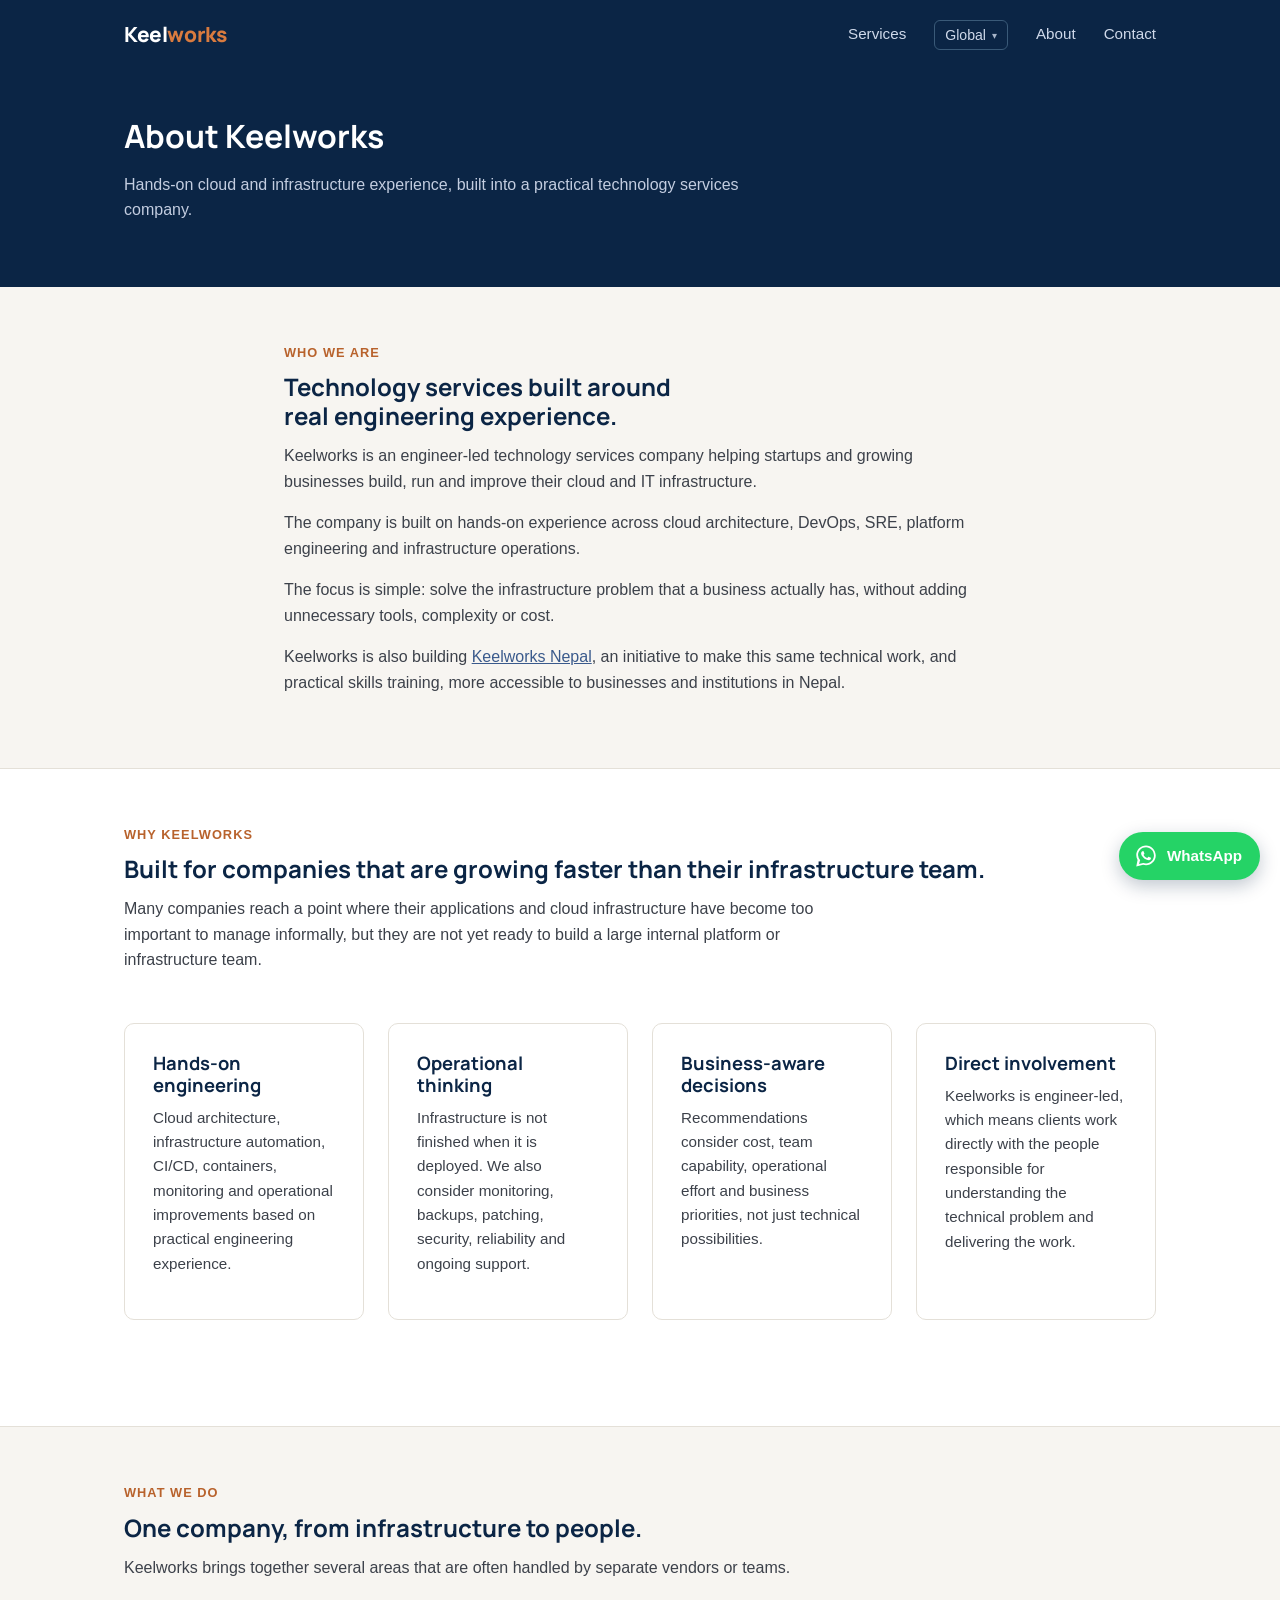
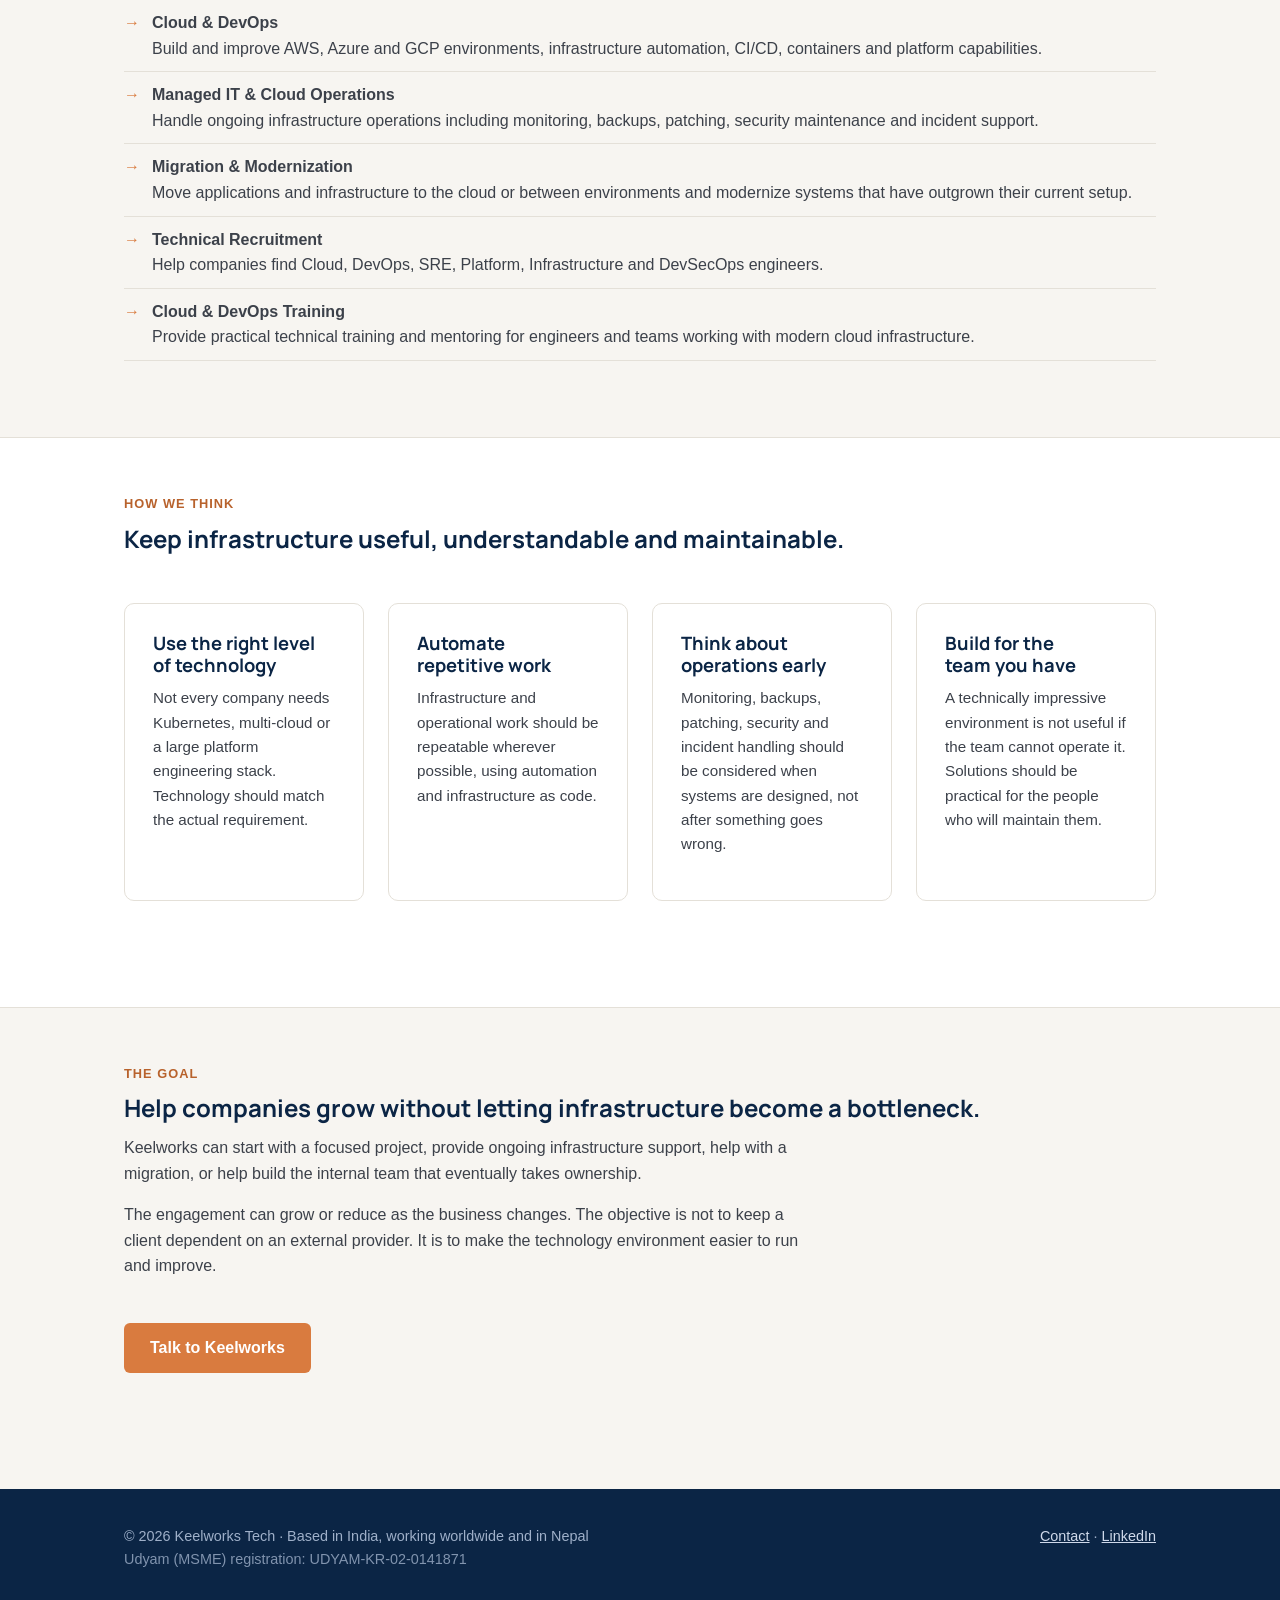
==== commit 293ccbcc: "Add LinkedIn links, a custom 404 page and mention websites on the homepage" ====
--- a/about/index.html
+++ b/about/index.html
@@ -164,7 +164,7 @@
 <footer class="site">
   <div class="wrap">
     <div>&copy; 2026 Keelworks Tech &middot; Based in India, working worldwide and in Nepal<br><span style="opacity:.8">Udyam (MSME) registration: UDYAM-KR-02-0141871</span></div>
-    <div><a href="/contact/">Contact</a></div>
+    <div><a href="/contact/">Contact</a> &middot; <a href="https://www.linkedin.com/company/keelworkstech/" target="_blank" rel="noopener">LinkedIn</a></div>
   </div>
 </footer>
 
